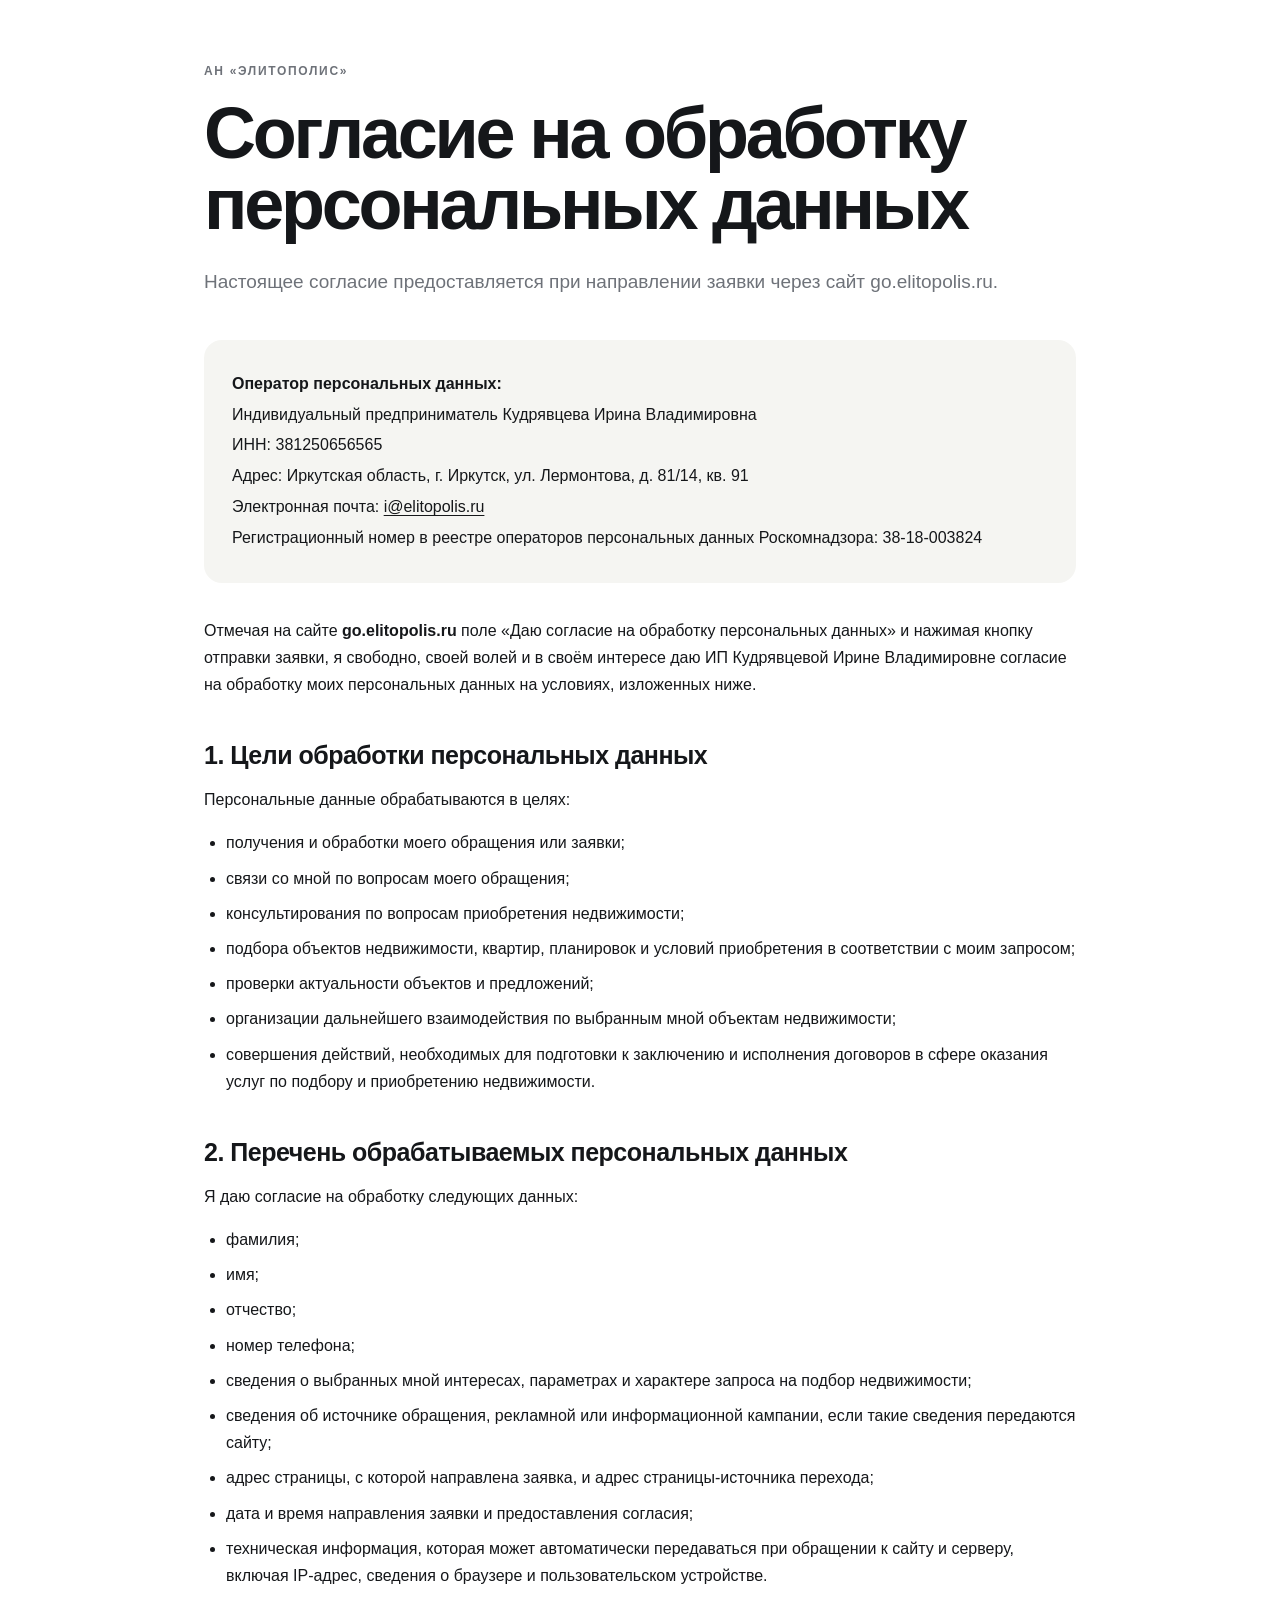
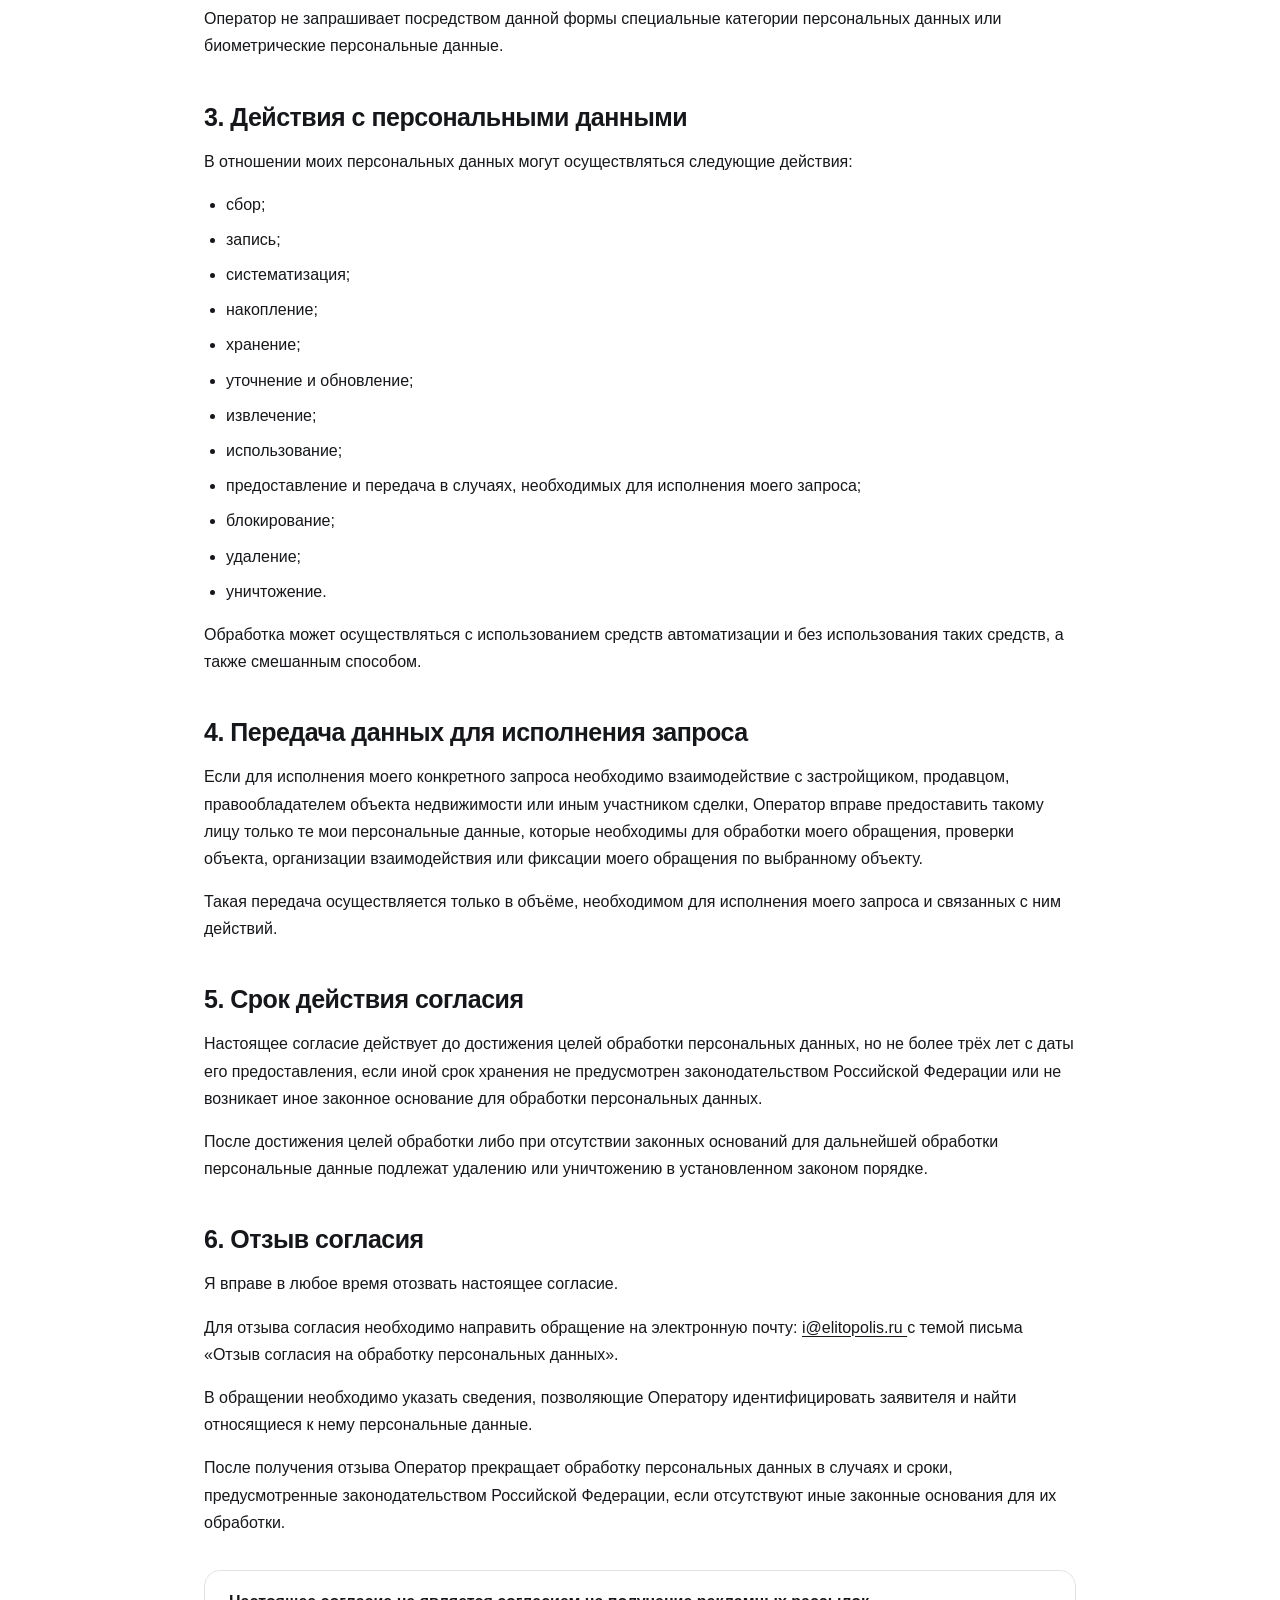
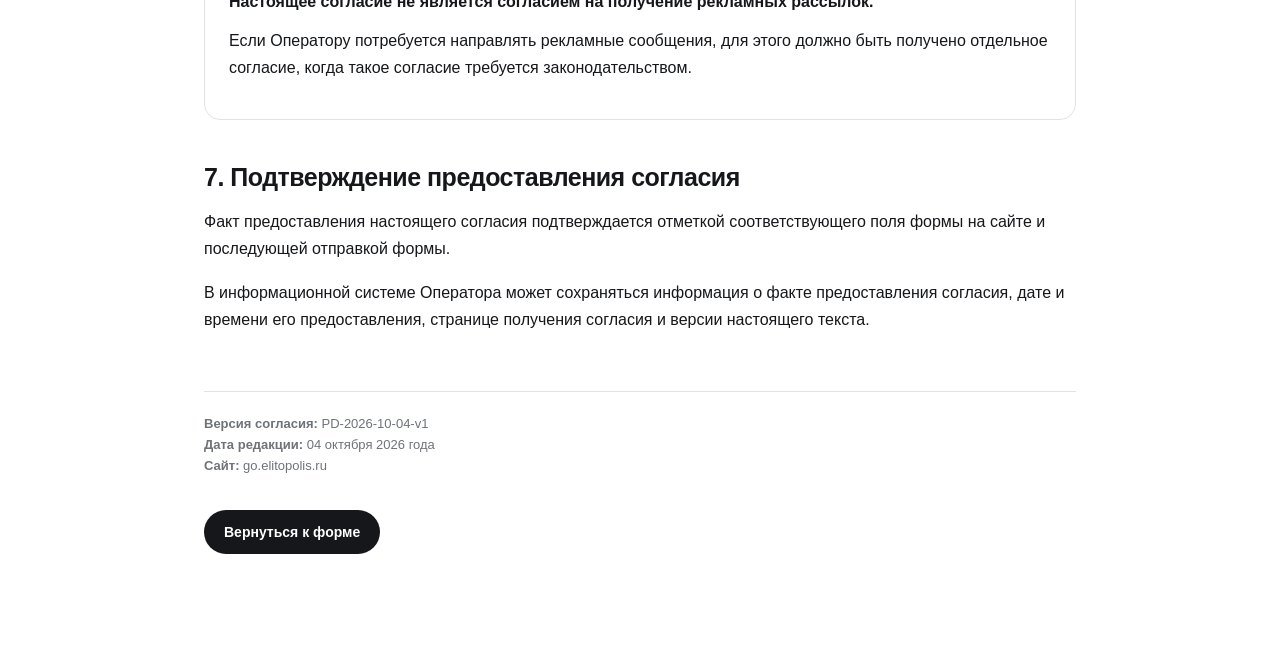
==== consent.html @ c2a981e1 "Create consent.html" ====
<!doctype html>
<html lang="ru">
<head>
  <meta charset="utf-8">
  <meta name="viewport" content="width=device-width,initial-scale=1">

  <title>Согласие на обработку персональных данных — Элитополис</title>

  <meta
    name="description"
    content="Согласие на обработку персональных данных ИП Кудрявцева Ирина Владимировна, АН «Элитополис»"
  >

  <meta name="robots" content="noindex,follow">

  <style>
    :root{
      --ink:#15171a;
      --muted:#6e7279;
      --line:rgba(21,23,26,.12);
      --soft:#f5f5f2;
      --white:#ffffff;
    }

    *{
      box-sizing:border-box;
    }

    body{
      margin:0;
      background:var(--white);
      color:var(--ink);
      font-family:-apple-system,BlinkMacSystemFont,"Segoe UI",Arial,sans-serif;
    }

    .page{
      max-width:920px;
      margin:0 auto;
      padding:64px 24px 100px;
    }

    .eyebrow{
      margin-bottom:20px;
      font-size:12px;
      line-height:1.2;
      font-weight:700;
      letter-spacing:.14em;
      text-transform:uppercase;
      color:var(--muted);
    }

    h1{
      margin:0 0 28px;
      max-width:820px;
      font-size:clamp(42px,6vw,72px);
      line-height:.98;
      letter-spacing:-.045em;
      font-weight:600;
    }

    .intro{
      margin:0 0 42px;
      max-width:800px;
      font-size:19px;
      line-height:1.6;
      color:var(--muted);
    }

    .card{
      margin:0 0 34px;
      padding:26px 28px;
      border-radius:18px;
      background:var(--soft);
    }

    .card p{
      margin:6px 0;
      line-height:1.55;
    }

    h2{
      margin:42px 0 16px;
      font-size:25px;
      line-height:1.2;
      letter-spacing:-.02em;
    }

    p,
    li{
      font-size:16px;
      line-height:1.7;
    }

    ul{
      padding-left:22px;
    }

    li{
      margin:8px 0;
    }

    a{
      color:var(--ink);
      text-decoration:underline;
      text-underline-offset:3px;
    }

    .important{
      margin:34px 0;
      padding:22px 24px;
      border:1px solid var(--line);
      border-radius:16px;
    }

    .version{
      margin-top:58px;
      padding-top:22px;
      border-top:1px solid var(--line);
      font-size:13px;
      line-height:1.6;
      color:var(--muted);
    }

    .back{
      display:inline-flex;
      margin-top:34px;
      padding:14px 20px;
      border-radius:999px;
      background:var(--ink);
      color:#fff;
      text-decoration:none;
      font-weight:700;
      font-size:14px;
    }

    @media(max-width:640px){
      .page{
        padding:38px 18px 70px;
      }

      h1{
        font-size:42px;
      }

      .intro{
        font-size:17px;
      }

      .card{
        padding:20px;
      }
    }
  </style>
</head>

<body>

  <main class="page">

    <div class="eyebrow">
      АН «Элитополис»
    </div>

    <h1>
      Согласие на обработку персональных данных
    </h1>

    <p class="intro">
      Настоящее согласие предоставляется при направлении заявки
      через сайт go.elitopolis.ru.
    </p>


    <div class="card">
      <p><strong>Оператор персональных данных:</strong></p>

      <p>
        Индивидуальный предприниматель
        Кудрявцева Ирина Владимировна
      </p>

      <p>
        ИНН: 381250656565
      </p>

      <p>
        Адрес:
        Иркутская область, г. Иркутск,
        ул. Лермонтова, д. 81/14, кв. 91
      </p>

      <p>
        Электронная почта:
        <a href="mailto:i@elitopolis.ru">
          i@elitopolis.ru
        </a>
      </p>

      <p>
        Регистрационный номер в реестре операторов
        персональных данных Роскомнадзора:
        38-18-003824
      </p>
    </div>


    <p>
      Отмечая на сайте
      <strong>go.elitopolis.ru</strong>
      поле «Даю согласие на обработку персональных данных»
      и нажимая кнопку отправки заявки, я свободно,
      своей волей и в своём интересе даю
      ИП Кудрявцевой Ирине Владимировне согласие
      на обработку моих персональных данных
      на условиях, изложенных ниже.
    </p>


    <h2>
      1. Цели обработки персональных данных
    </h2>

    <p>
      Персональные данные обрабатываются в целях:
    </p>

    <ul>
      <li>
        получения и обработки моего обращения или заявки;
      </li>

      <li>
        связи со мной по вопросам моего обращения;
      </li>

      <li>
        консультирования по вопросам приобретения недвижимости;
      </li>

      <li>
        подбора объектов недвижимости, квартир,
        планировок и условий приобретения
        в соответствии с моим запросом;
      </li>

      <li>
        проверки актуальности объектов и предложений;
      </li>

      <li>
        организации дальнейшего взаимодействия
        по выбранным мной объектам недвижимости;
      </li>

      <li>
        совершения действий, необходимых
        для подготовки к заключению и исполнения
        договоров в сфере оказания услуг
        по подбору и приобретению недвижимости.
      </li>
    </ul>


    <h2>
      2. Перечень обрабатываемых персональных данных
    </h2>

    <p>
      Я даю согласие на обработку следующих данных:
    </p>

    <ul>
      <li>фамилия;</li>
      <li>имя;</li>
      <li>отчество;</li>
      <li>номер телефона;</li>

      <li>
        сведения о выбранных мной интересах,
        параметрах и характере запроса
        на подбор недвижимости;
      </li>

      <li>
        сведения об источнике обращения,
        рекламной или информационной кампании,
        если такие сведения передаются сайту;
      </li>

      <li>
        адрес страницы, с которой направлена заявка,
        и адрес страницы-источника перехода;
      </li>

      <li>
        дата и время направления заявки
        и предоставления согласия;
      </li>

      <li>
        техническая информация, которая может
        автоматически передаваться при обращении
        к сайту и серверу, включая IP-адрес,
        сведения о браузере и пользовательском устройстве.
      </li>
    </ul>

    <p>
      Оператор не запрашивает посредством данной формы
      специальные категории персональных данных
      или биометрические персональные данные.
    </p>


    <h2>
      3. Действия с персональными данными
    </h2>

    <p>
      В отношении моих персональных данных могут
      осуществляться следующие действия:
    </p>

    <ul>
      <li>сбор;</li>
      <li>запись;</li>
      <li>систематизация;</li>
      <li>накопление;</li>
      <li>хранение;</li>
      <li>уточнение и обновление;</li>
      <li>извлечение;</li>
      <li>использование;</li>

      <li>
        предоставление и передача в случаях,
        необходимых для исполнения моего запроса;
      </li>

      <li>блокирование;</li>
      <li>удаление;</li>
      <li>уничтожение.</li>
    </ul>

    <p>
      Обработка может осуществляться
      с использованием средств автоматизации
      и без использования таких средств,
      а также смешанным способом.
    </p>


    <h2>
      4. Передача данных для исполнения запроса
    </h2>

    <p>
      Если для исполнения моего конкретного запроса
      необходимо взаимодействие с застройщиком,
      продавцом, правообладателем объекта недвижимости
      или иным участником сделки, Оператор вправе
      предоставить такому лицу только те мои
      персональные данные, которые необходимы
      для обработки моего обращения,
      проверки объекта, организации взаимодействия
      или фиксации моего обращения по выбранному объекту.
    </p>

    <p>
      Такая передача осуществляется только
      в объёме, необходимом для исполнения
      моего запроса и связанных с ним действий.
    </p>


    <h2>
      5. Срок действия согласия
    </h2>

    <p>
      Настоящее согласие действует до достижения
      целей обработки персональных данных,
      но не более трёх лет с даты его предоставления,
      если иной срок хранения не предусмотрен
      законодательством Российской Федерации
      или не возникает иное законное основание
      для обработки персональных данных.
    </p>

    <p>
      После достижения целей обработки либо
      при отсутствии законных оснований
      для дальнейшей обработки персональные данные
      подлежат удалению или уничтожению
      в установленном законом порядке.
    </p>


    <h2>
      6. Отзыв согласия
    </h2>

    <p>
      Я вправе в любое время отозвать настоящее согласие.
    </p>

    <p>
      Для отзыва согласия необходимо направить
      обращение на электронную почту:
      <a href="mailto:i@elitopolis.ru">
        i@elitopolis.ru
      </a>
      с темой письма
      «Отзыв согласия на обработку персональных данных».
    </p>

    <p>
      В обращении необходимо указать сведения,
      позволяющие Оператору идентифицировать заявителя
      и найти относящиеся к нему персональные данные.
    </p>

    <p>
      После получения отзыва Оператор прекращает
      обработку персональных данных в случаях
      и сроки, предусмотренные законодательством
      Российской Федерации, если отсутствуют
      иные законные основания для их обработки.
    </p>


    <div class="important">
      <strong>
        Настоящее согласие не является согласием
        на получение рекламных рассылок.
      </strong>

      <p>
        Если Оператору потребуется направлять
        рекламные сообщения, для этого должно быть
        получено отдельное согласие,
        когда такое согласие требуется законодательством.
      </p>
    </div>


    <h2>
      7. Подтверждение предоставления согласия
    </h2>

    <p>
      Факт предоставления настоящего согласия
      подтверждается отметкой соответствующего поля
      формы на сайте и последующей отправкой формы.
    </p>

    <p>
      В информационной системе Оператора
      может сохраняться информация о факте
      предоставления согласия, дате и времени
      его предоставления, странице получения
      согласия и версии настоящего текста.
    </p>


    <div class="version">
      <strong>Версия согласия:</strong>
      PD-2026-10-04-v1
      <br>

      <strong>Дата редакции:</strong>
      04 октября 2026 года
      <br>

      <strong>Сайт:</strong>
      go.elitopolis.ru
    </div>


    <a
      class="back"
      href="https://go.elitopolis.ru/"
    >
      Вернуться к форме
    </a>

  </main>

</body>
</html>
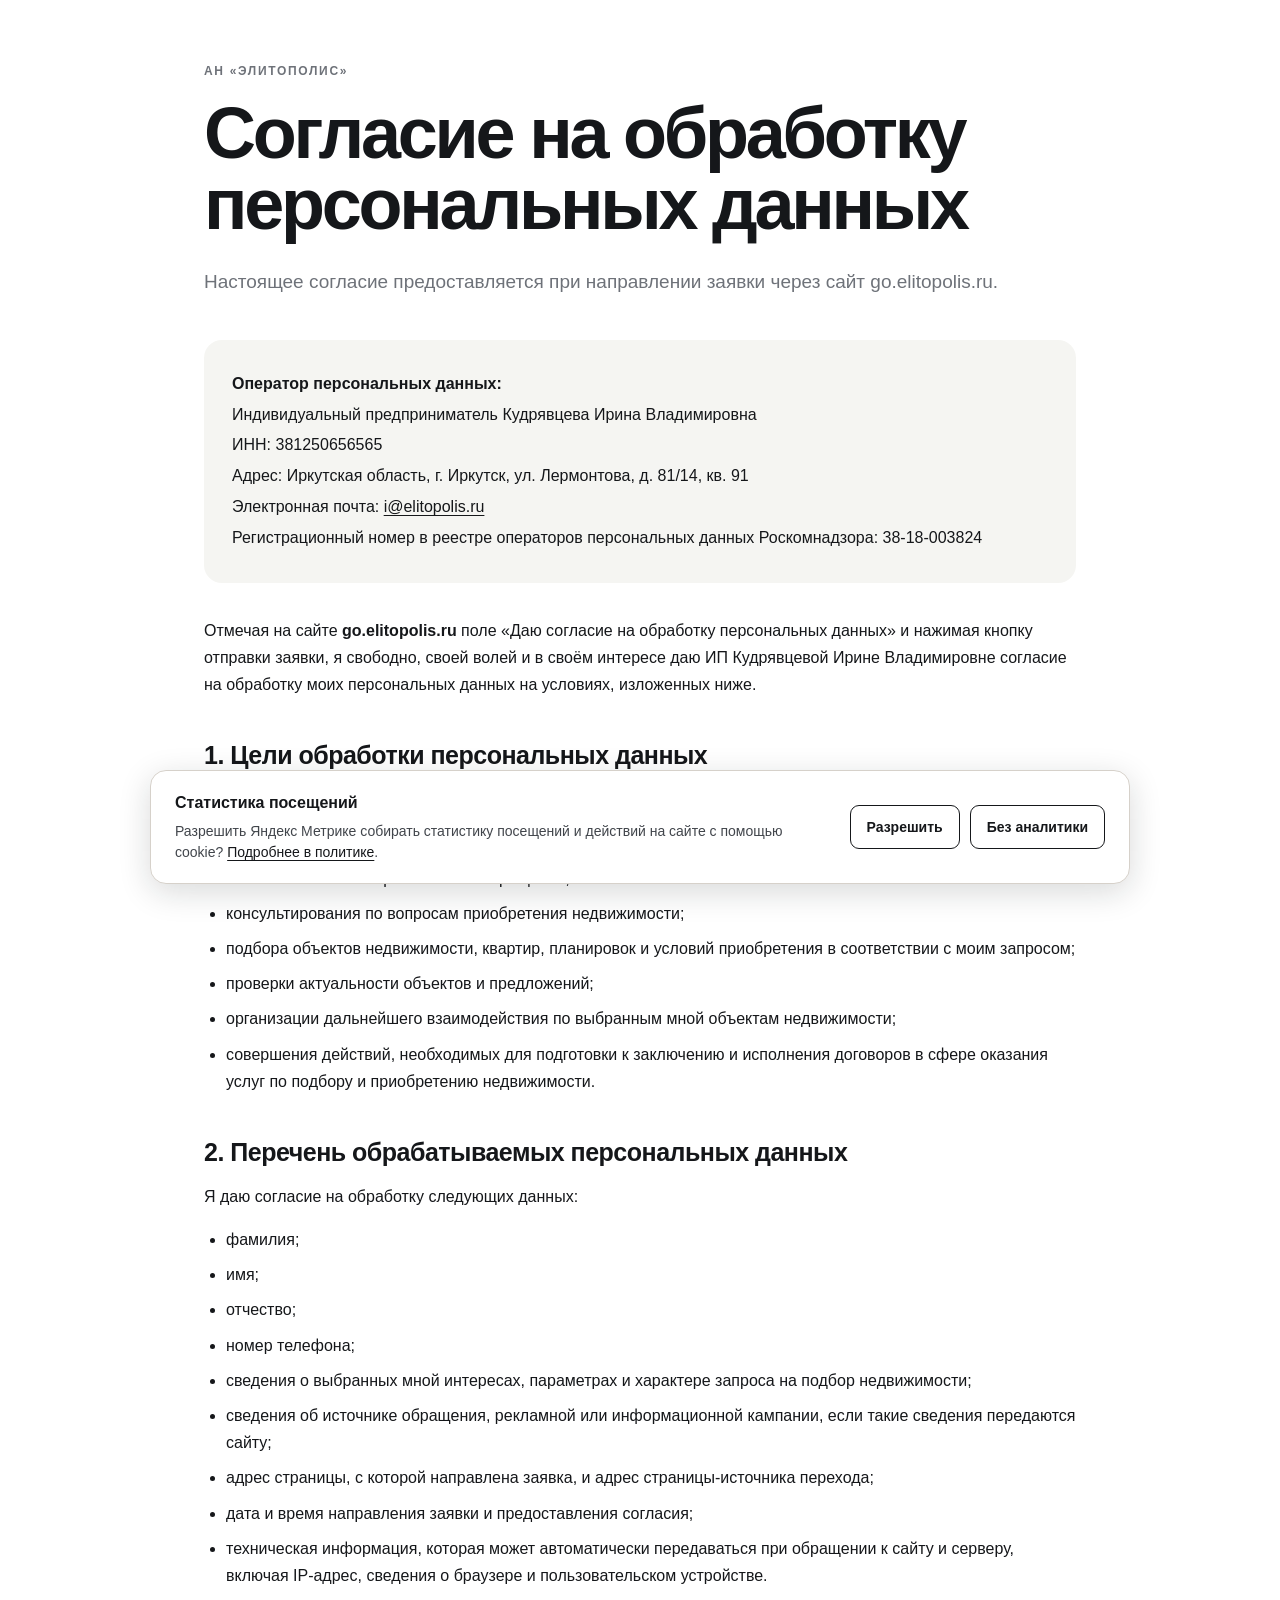
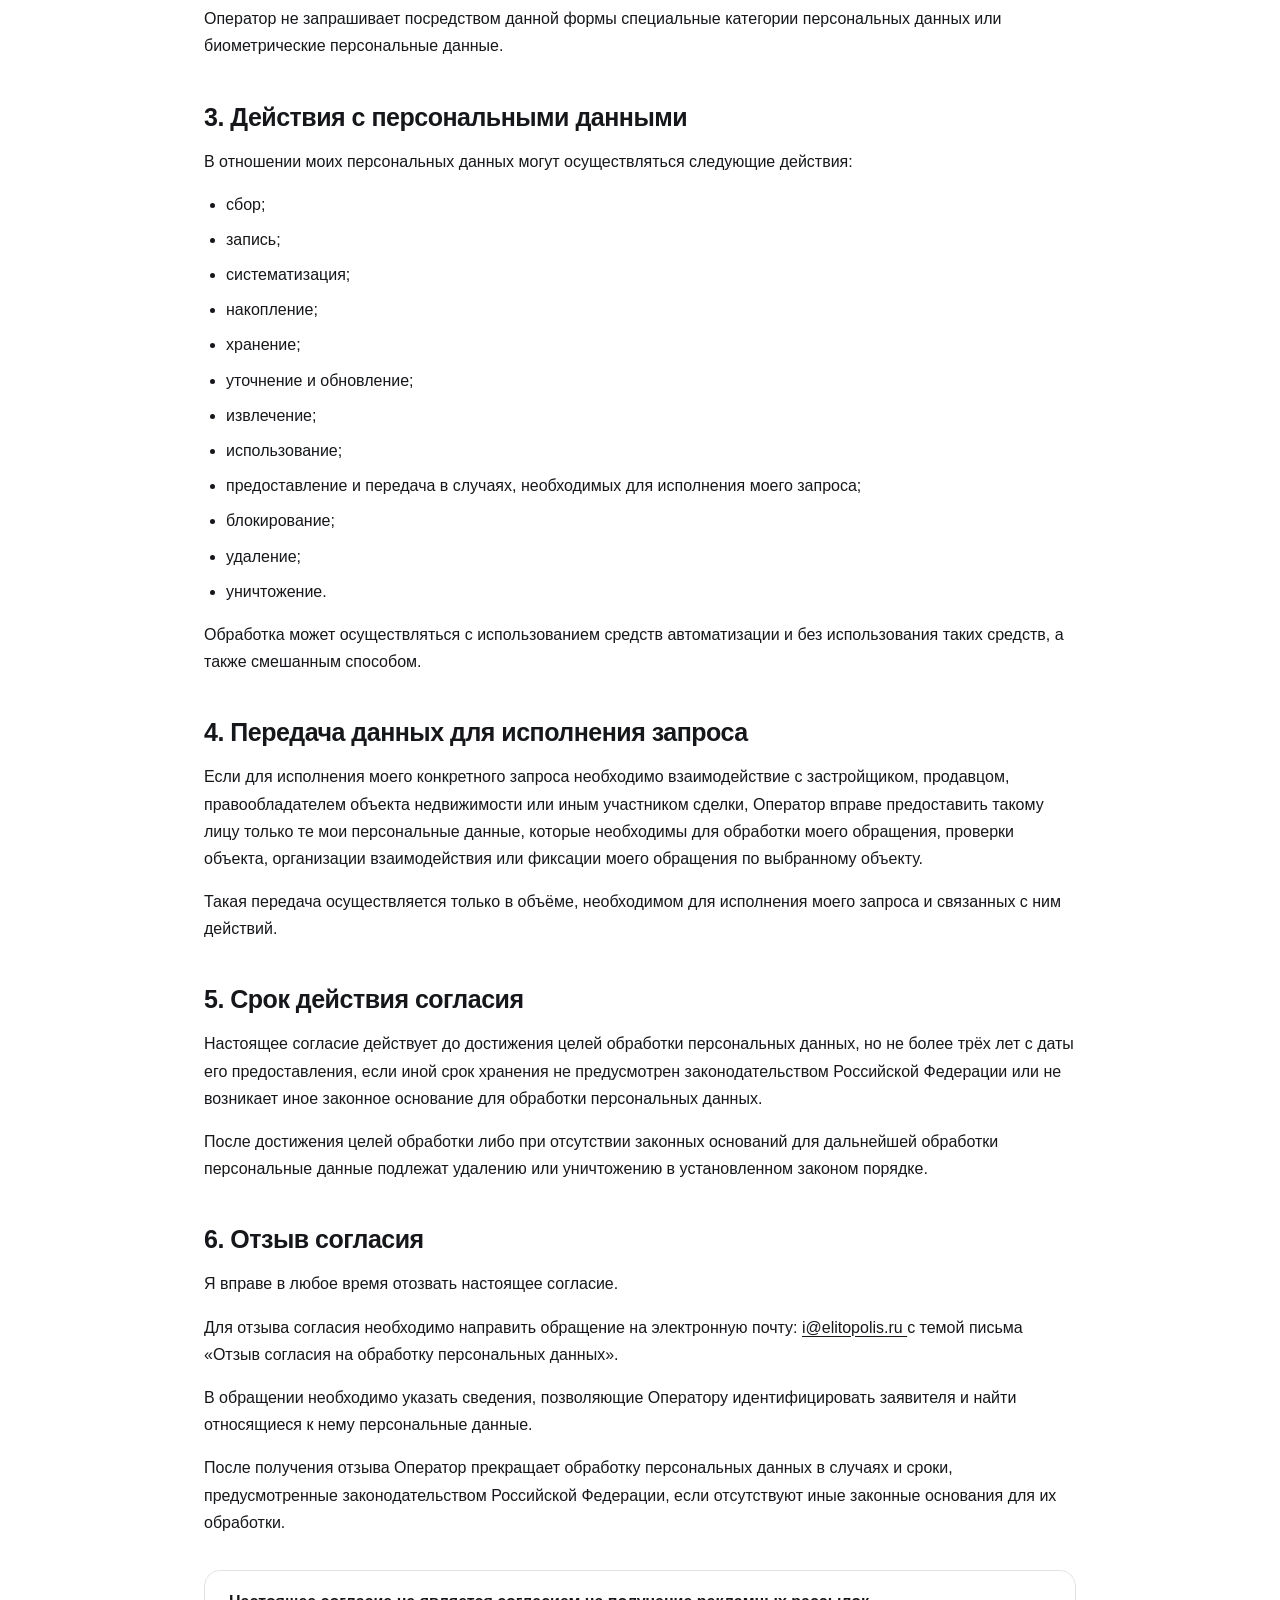
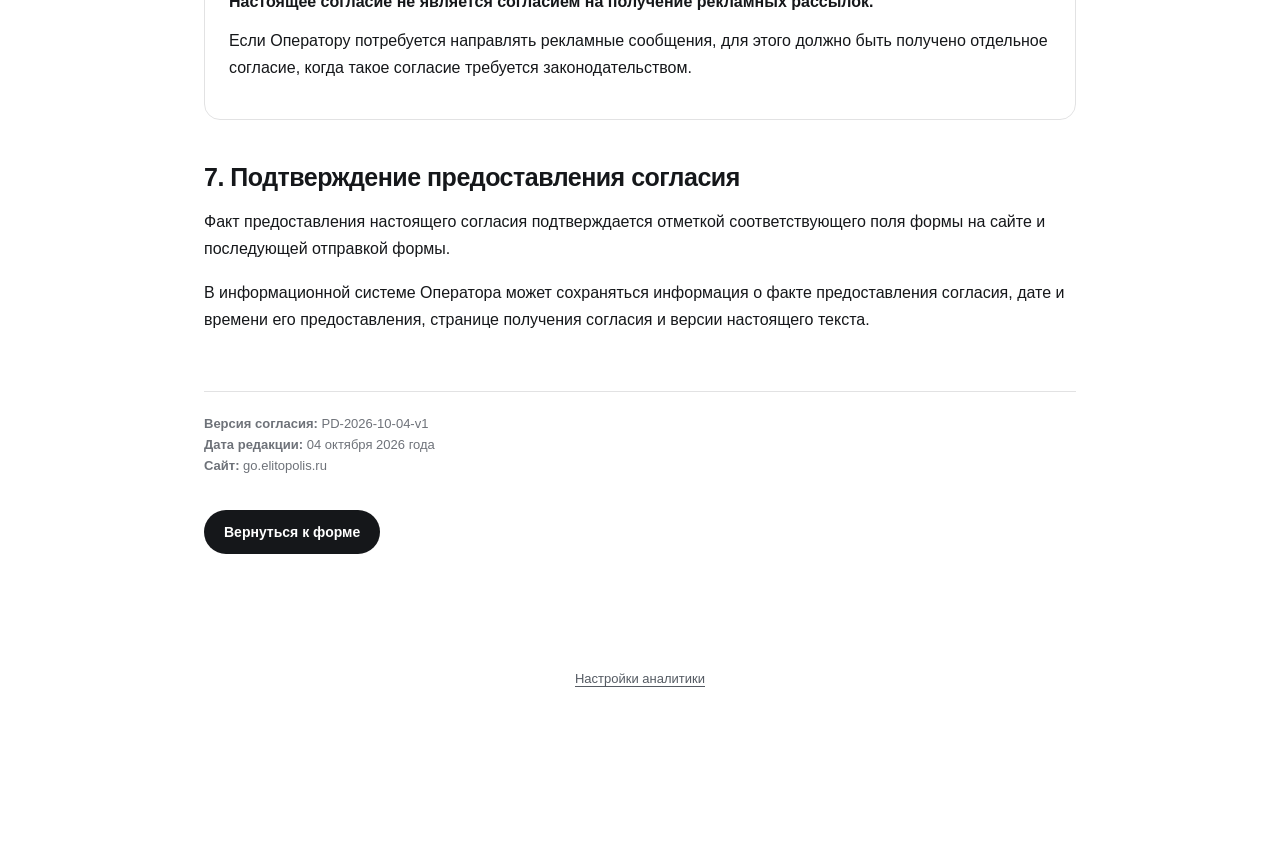
==== commit 36720355: "Track lead funnel with consent-based Yandex Metrica" ====
--- a/consent.html
+++ b/consent.html
@@ -151,6 +151,9 @@
       }
     }
   </style>
+
+  <link rel="stylesheet" href="/analytics.css">
+  <script src="/analytics.js" defer></script>
 </head>
 
 <body>
--- a/analytics.css
+++ b/analytics.css
@@ -0,0 +1,33 @@
+.elp-analytics[hidden]{display:none!important}
+body.elp-analytics-pending{padding-bottom:var(--elp-analytics-space,190px)}
+.elp-analytics{
+  position:fixed;z-index:1000;bottom:16px;left:50%;transform:translateX(-50%);
+  width:calc(100% - 32px);max-width:980px;box-sizing:border-box;
+  display:flex;gap:24px;align-items:center;padding:20px 24px;
+  color:#15171a;background:#fff;border:1px solid #d6d1ca;border-radius:16px;
+  box-shadow:0 8px 32px rgba(21,23,26,.16);
+  font:14px/1.5 Arial,sans-serif;letter-spacing:normal;text-align:left;
+}
+.elp-analytics__copy{flex:1;min-width:0}
+.elp-analytics__copy strong{font-size:16px}
+.elp-analytics__copy p{margin:6px 0 0;max-width:none;font-size:14px;line-height:1.5;color:#41454b}
+.elp-analytics a{color:#15171a;text-decoration:underline;text-underline-offset:3px}
+.elp-analytics__actions{display:flex;gap:10px;flex-shrink:0}
+.elp-analytics__button{
+  min-height:44px;padding:10px 16px;border:1px solid #15171a;border-radius:9px;
+  color:#15171a;background:#fff;font:600 14px/1.3 Arial,sans-serif;cursor:pointer;
+}
+.elp-analytics__button:hover{background:#f2f0ed}
+.elp-analytics__button:focus-visible,.elp-analytics-settings:focus-visible{
+  outline:2px solid #15171a;outline-offset:3px
+}
+.elp-analytics-controls{text-align:center;padding:8px 16px 24px}
+.elp-analytics-settings{
+  border:0;padding:8px;background:transparent;color:#555b63;
+  font:13px/1.4 Arial,sans-serif;text-decoration:underline;text-underline-offset:3px;cursor:pointer;
+}
+@media(max-width:640px){
+  .elp-analytics{bottom:12px;width:calc(100% - 24px);padding:18px;display:block}
+  .elp-analytics__actions{margin-top:14px}
+  .elp-analytics__button{flex:1}
+}
